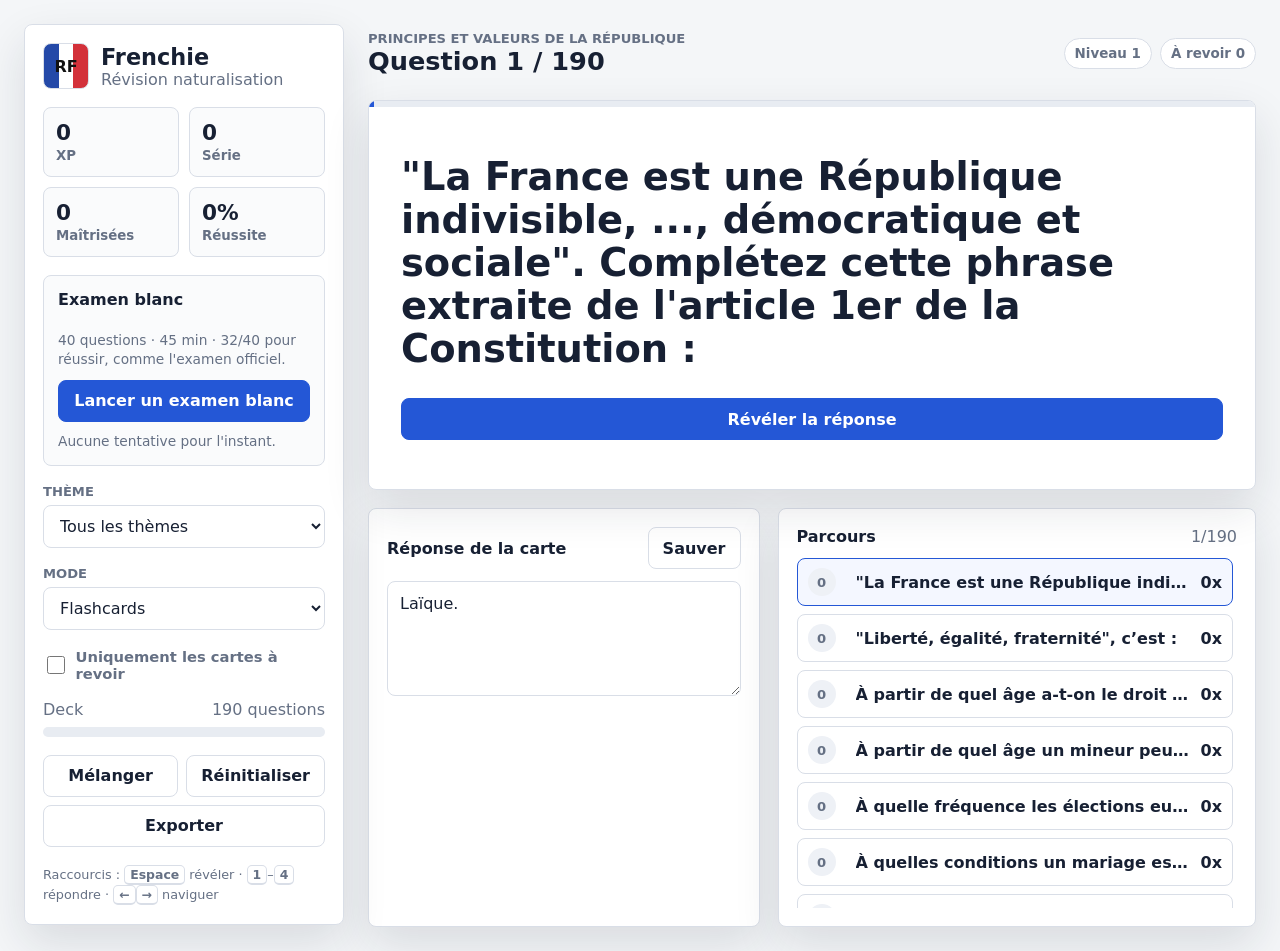
==== index.html @ 018566aa "Rebuild as Vercel-deployable app with fact-checked deck and exam mode - Verify all answers against o" ====
<!doctype html>
<html lang="fr">
  <head>
    <meta charset="utf-8">
    <meta name="viewport" content="width=device-width, initial-scale=1">
    <title>Frenchie — Révision naturalisation française</title>
    <meta name="description" content="Entraînement gratuit à l'examen civique de la naturalisation française : flashcards, QCM, réponse libre et examen blanc (40 questions, 45 minutes).">
    <link rel="icon" href="data:image/svg+xml,%3Csvg xmlns='http://www.w3.org/2000/svg' viewBox='0 0 24 24'%3E%3Crect width='8' height='24' fill='%232449a8'/%3E%3Crect x='8' width='8' height='24' fill='%23ffffff'/%3E%3Crect x='16' width='8' height='24' fill='%23d3313a'/%3E%3C/svg%3E">
    <link rel="stylesheet" href="styles.css">
  </head>
  <body>
    <main class="app-shell">
      <aside class="side-panel">
        <div class="brand">
          <span class="brand-mark">RF</span>
          <div>
            <h1>Frenchie</h1>
            <p>Révision naturalisation</p>
          </div>
        </div>

        <section class="stats-grid" aria-label="Progression">
          <div>
            <span id="xpStat">0</span>
            <small>XP</small>
          </div>
          <div>
            <span id="streakStat">0</span>
            <small>Série</small>
          </div>
          <div>
            <span id="masteredStat">0</span>
            <small>Maîtrisées</small>
          </div>
          <div>
            <span id="accuracyStat">0%</span>
            <small>Réussite</small>
          </div>
        </section>

        <div class="exam-block">
          <div class="section-head">
            <h3>Examen blanc</h3>
          </div>
          <p class="exam-meta">40 questions · 45 min · 32/40 pour réussir, comme l'examen officiel.</p>
          <button id="startExamBtn" class="primary-action" type="button">Lancer un examen blanc</button>
          <p id="examHistory" class="exam-meta"></p>
        </div>

        <label class="field-label" for="categorySelect">Thème</label>
        <select id="categorySelect"></select>

        <label class="field-label" for="modeSelect">Mode</label>
        <select id="modeSelect">
          <option value="flash">Flashcards</option>
          <option value="mcq">QCM</option>
          <option value="write">Réponse libre</option>
        </select>

        <label class="check-row">
          <input type="checkbox" id="dueOnly">
          <span>Uniquement les cartes à revoir</span>
        </label>

        <div class="meter-block">
          <div class="meter-label">
            <span>Deck</span>
            <span id="deckCount">0 questions</span>
          </div>
          <div class="meter"><span id="masteryMeter"></span></div>
        </div>

        <div class="side-actions">
          <button id="shuffleBtn" type="button">Mélanger</button>
          <button id="resetBtn" type="button">Réinitialiser</button>
          <button id="exportBtn" type="button">Exporter</button>
        </div>

        <p class="shortcuts-hint">Raccourcis : <kbd>Espace</kbd> révéler · <kbd>1</kbd>–<kbd>4</kbd> répondre · <kbd>←</kbd><kbd>→</kbd> naviguer</p>
      </aside>

      <section id="trainArea" class="play-area">
        <header class="topbar">
          <div>
            <p id="topicLabel" class="eyebrow"></p>
            <h2 id="questionCounter">Question</h2>
          </div>
          <div class="pill-row">
            <span id="levelPill" class="pill">Niveau 1</span>
            <span id="duePill" class="pill">À revoir 0</span>
          </div>
        </header>

        <article class="question-card">
          <div class="card-progress">
            <span id="cardProgress"></span>
          </div>
          <p id="questionText" class="question-text"></p>

          <div id="emptyDeck" class="mode-panel" hidden>
            <p class="feedback">Aucune carte ne correspond à ce filtre. Décoche « Uniquement les cartes à revoir » ou change de thème.</p>
          </div>

          <div id="flashMode" class="mode-panel">
            <button id="revealBtn" class="primary-action" type="button">Révéler la réponse</button>
            <div id="answerPanel" class="answer-panel" hidden>
              <p id="answerText"></p>
              <div class="rating-row">
                <button class="danger" data-rating="again" type="button">À revoir (1)</button>
                <button class="neutral" data-rating="hard" type="button">Difficile (2)</button>
                <button class="success" data-rating="good" type="button">Je sais (3)</button>
              </div>
            </div>
          </div>

          <div id="mcqMode" class="mode-panel" hidden>
            <div id="choices" class="choices"></div>
            <p id="mcqFeedback" class="feedback" aria-live="polite"></p>
          </div>

          <div id="writeMode" class="mode-panel" hidden>
            <textarea id="writeAnswer" rows="4" placeholder="Tape ta réponse avant de vérifier"></textarea>
            <div class="button-row">
              <button id="checkWriteBtn" class="primary-action" type="button">Vérifier</button>
              <button id="skipWriteBtn" type="button">Passer</button>
            </div>
            <div id="writeFeedback" class="answer-panel" hidden>
              <p id="writeExpected"></p>
              <div class="rating-row">
                <button class="danger" data-rating="again" type="button">Faux</button>
                <button class="success" data-rating="good" type="button">Correct</button>
              </div>
            </div>
          </div>
        </article>

        <section class="tools-band">
          <div class="editor">
            <div class="section-head">
              <h3>Réponse de la carte</h3>
              <button id="saveAnswerBtn" type="button">Sauver</button>
            </div>
            <textarea id="answerEditor" rows="4"></textarea>
          </div>

          <div class="list-panel">
            <div class="section-head">
              <h3>Parcours</h3>
              <span id="listSummary"></span>
            </div>
            <div id="questionList" class="question-list"></div>
          </div>
        </section>
      </section>

      <section id="examArea" class="play-area" hidden>
        <header class="topbar">
          <div>
            <p class="eyebrow">Examen blanc</p>
            <h2 id="examCounter">Question 1 / 40</h2>
          </div>
          <div class="pill-row">
            <span id="examAnsweredPill" class="pill">Répondues 0/40</span>
            <span id="examTimer" class="pill timer">45:00</span>
            <button id="quitExamBtn" type="button">Abandonner</button>
          </div>
        </header>

        <article id="examCard" class="question-card">
          <div class="card-progress">
            <span id="examProgress"></span>
          </div>
          <p id="examCategory" class="eyebrow"></p>
          <p id="examQuestion" class="question-text"></p>
          <div id="examChoices" class="choices"></div>
          <div class="button-row exam-nav">
            <button id="examPrevBtn" type="button">← Précédente</button>
            <button id="examNextBtn" class="primary-action" type="button">Suivante →</button>
            <button id="examSubmitBtn" class="primary-action" type="button">Terminer l'examen</button>
          </div>
          <p id="examHint" class="feedback" aria-live="polite"></p>
        </article>

        <article id="examResults" class="question-card" hidden>
          <div id="resultBanner" class="result-banner">
            <span id="resultScore"></span>
            <p id="resultVerdict"></p>
          </div>
          <div id="resultThemes" class="theme-table"></div>
          <div class="section-head">
            <h3 id="mistakesTitle">Questions à retravailler</h3>
          </div>
          <div id="resultMistakes" class="mistake-list"></div>
          <div class="button-row">
            <button id="retryExamBtn" class="primary-action" type="button">Nouvel examen blanc</button>
            <button id="backToTrainingBtn" type="button">Retour à l'entraînement</button>
          </div>
        </article>
      </section>
    </main>

    <script src="data.js"></script>
    <script src="app.js"></script>
  </body>
</html>
---- styles.css ----
:root {
  --bg: #f4f6f8;
  --panel: #ffffff;
  --ink: #172033;
  --muted: #657084;
  --line: #d9dee7;
  --blue: #2457d6;
  --red: #d63b45;
  --green: #18845f;
  --gold: #b57908;
  --shadow: 0 18px 45px rgba(23, 32, 51, 0.12);
}

* {
  box-sizing: border-box;
}

[hidden] {
  display: none !important;
}

body {
  margin: 0;
  min-height: 100vh;
  background: var(--bg);
  color: var(--ink);
  font-family: Inter, ui-sans-serif, system-ui, -apple-system, BlinkMacSystemFont, "Segoe UI", sans-serif;
}

button,
select,
textarea {
  font: inherit;
}

button,
select {
  min-height: 42px;
}

button {
  border: 1px solid var(--line);
  border-radius: 8px;
  background: #fff;
  color: var(--ink);
  cursor: pointer;
  font-weight: 700;
  padding: 0 14px;
}

button:hover {
  border-color: #9aa8bd;
}

button:disabled {
  cursor: default;
  opacity: 0.55;
}

select,
textarea {
  width: 100%;
  border: 1px solid var(--line);
  border-radius: 8px;
  background: #fff;
  color: var(--ink);
  padding: 10px 12px;
}

textarea {
  min-height: 92px;
  resize: vertical;
  line-height: 1.45;
}

.app-shell {
  display: grid;
  grid-template-columns: 320px 1fr;
  gap: 24px;
  min-height: 100vh;
  padding: 24px;
}

.side-panel,
.question-card,
.editor,
.list-panel {
  background: var(--panel);
  border: 1px solid var(--line);
  border-radius: 8px;
  box-shadow: var(--shadow);
}

.side-panel {
  position: sticky;
  top: 24px;
  align-self: start;
  display: flex;
  flex-direction: column;
  gap: 18px;
  padding: 18px;
}

.brand {
  display: flex;
  align-items: center;
  gap: 12px;
}

.brand-mark {
  display: grid;
  place-items: center;
  width: 46px;
  height: 46px;
  border-radius: 8px;
  background: linear-gradient(90deg, #2449a8 0 33%, #fff 33% 66%, #d3313a 66%);
  border: 1px solid var(--line);
  color: #111;
  font-weight: 900;
  letter-spacing: 0;
}

.brand h1,
.brand p,
.topbar h2,
.topbar p,
.section-head h3 {
  margin: 0;
}

.brand h1 {
  font-size: 1.4rem;
}

.brand p,
.field-label,
.meter-label,
.eyebrow,
.pill,
.section-head span,
.feedback {
  color: var(--muted);
}

.stats-grid {
  display: grid;
  grid-template-columns: 1fr 1fr;
  gap: 10px;
}

.stats-grid div {
  border: 1px solid var(--line);
  border-radius: 8px;
  padding: 12px;
  background: #fafbfc;
}

.stats-grid span {
  display: block;
  font-size: 1.35rem;
  font-weight: 900;
}

.stats-grid small {
  color: var(--muted);
  font-weight: 700;
}

.exam-block {
  display: grid;
  gap: 10px;
  border: 1px solid var(--line);
  border-radius: 8px;
  background: #fafbfc;
  padding: 14px;
}

.exam-meta {
  margin: 0;
  color: var(--muted);
  font-size: 0.86rem;
  line-height: 1.4;
}

.check-row {
  display: flex;
  align-items: center;
  gap: 8px;
  color: var(--muted);
  font-size: 0.92rem;
  font-weight: 700;
  cursor: pointer;
}

.check-row input {
  width: 18px;
  height: 18px;
  accent-color: var(--blue);
}

.shortcuts-hint {
  margin: 0;
  color: var(--muted);
  font-size: 0.8rem;
  line-height: 1.6;
}

kbd {
  border: 1px solid var(--line);
  border-bottom-width: 2px;
  border-radius: 5px;
  background: #fff;
  padding: 1px 5px;
  font-family: inherit;
  font-size: 0.78rem;
  font-weight: 700;
}

.field-label {
  display: block;
  margin-bottom: -12px;
  font-size: 0.82rem;
  font-weight: 800;
  text-transform: uppercase;
}

.meter-block {
  display: grid;
  gap: 8px;
}

.meter-label,
.section-head,
.topbar,
.button-row,
.rating-row,
.side-actions,
.pill-row {
  display: flex;
  align-items: center;
}

.meter-label,
.section-head,
.topbar {
  justify-content: space-between;
  gap: 12px;
}

.meter {
  height: 10px;
  overflow: hidden;
  border-radius: 999px;
  background: #e8ecf2;
}

.meter span,
.card-progress span {
  display: block;
  height: 100%;
  width: 0;
  background: var(--blue);
}

.side-actions {
  gap: 8px;
  flex-wrap: wrap;
}

.side-actions button {
  flex: 1 1 130px;
}

.play-area {
  display: grid;
  gap: 18px;
  align-content: start;
}

.topbar {
  min-height: 58px;
}

.topbar h2 {
  font-size: clamp(1.35rem, 2vw, 2rem);
}

.eyebrow {
  font-size: 0.82rem;
  font-weight: 900;
  text-transform: uppercase;
}

.pill-row {
  justify-content: flex-end;
  gap: 8px;
  flex-wrap: wrap;
}

.pill {
  border: 1px solid var(--line);
  border-radius: 999px;
  background: #fff;
  padding: 7px 10px;
  font-size: 0.84rem;
  font-weight: 800;
}

.pill.timer {
  min-width: 76px;
  text-align: center;
  font-variant-numeric: tabular-nums;
  color: var(--ink);
}

.pill.timer.warning {
  border-color: rgba(214, 59, 69, 0.5);
  background: #fff0f1;
  color: var(--red);
}

.question-card {
  position: relative;
  overflow: hidden;
  min-height: 390px;
  padding: 32px;
}

.card-progress {
  position: absolute;
  top: 0;
  left: 0;
  right: 0;
  height: 6px;
  background: #e8ecf2;
}

.question-text {
  max-width: 980px;
  min-height: 96px;
  margin: 22px 0 28px;
  font-size: clamp(1.55rem, 3vw, 2.65rem);
  font-weight: 900;
  line-height: 1.12;
}

#examQuestion {
  margin-top: 10px;
  min-height: 0;
  font-size: clamp(1.3rem, 2.4vw, 2rem);
}

#examCategory {
  margin: 18px 0 0;
}

.mode-panel {
  display: grid;
  gap: 16px;
}

.primary-action {
  border-color: var(--blue);
  background: var(--blue);
  color: #fff;
}

.answer-panel {
  border-left: 5px solid var(--blue);
  border-radius: 8px;
  background: #f6f8fd;
  padding: 18px;
}

.answer-panel p {
  margin: 0 0 16px;
  font-size: 1.08rem;
  line-height: 1.5;
}

.rating-row,
.button-row {
  gap: 10px;
  flex-wrap: wrap;
}

.danger {
  border-color: rgba(214, 59, 69, 0.35);
  color: var(--red);
}

.neutral {
  border-color: rgba(181, 121, 8, 0.35);
  color: var(--gold);
}

.success {
  border-color: rgba(24, 132, 95, 0.35);
  color: var(--green);
}

.choices {
  display: grid;
  gap: 10px;
}

.choice {
  display: block;
  width: 100%;
  min-height: 54px;
  text-align: left;
  white-space: normal;
  line-height: 1.35;
  padding: 12px 14px;
}

.choice.correct {
  border-color: var(--green);
  background: #eefaf5;
}

.choice.wrong {
  border-color: var(--red);
  background: #fff0f1;
}

.choice.selected {
  border-color: var(--blue);
  background: #f4f7ff;
  box-shadow: inset 0 0 0 1px var(--blue);
}

.feedback {
  min-height: 26px;
  margin: 0;
  font-weight: 800;
}

.exam-nav {
  margin-top: 18px;
  display: flex;
}

.exam-nav button {
  flex: 0 0 auto;
}

#examSubmitBtn {
  margin-left: auto;
  border-color: var(--green);
  background: var(--green);
}

.result-banner {
  display: grid;
  gap: 6px;
  margin: 16px 0 22px;
  border-radius: 8px;
  padding: 22px;
  text-align: center;
}

.result-banner.pass {
  border: 1px solid rgba(24, 132, 95, 0.4);
  background: #eefaf5;
}

.result-banner.fail {
  border: 1px solid rgba(214, 59, 69, 0.4);
  background: #fff0f1;
}

.result-banner span {
  font-size: 2.6rem;
  font-weight: 900;
}

.result-banner.pass span {
  color: var(--green);
}

.result-banner.fail span {
  color: var(--red);
}

.result-banner p {
  margin: 0;
  color: var(--muted);
  font-weight: 700;
}

.theme-table {
  display: grid;
  gap: 10px;
  margin-bottom: 26px;
}

.theme-row {
  display: grid;
  grid-template-columns: minmax(140px, 1fr) minmax(120px, 1.2fr) 52px;
  gap: 12px;
  align-items: center;
}

.theme-name {
  font-size: 0.88rem;
  font-weight: 700;
  color: var(--muted);
}

.theme-score {
  font-weight: 900;
  text-align: right;
  font-variant-numeric: tabular-nums;
}

.mistake-list {
  display: grid;
  gap: 10px;
  margin-bottom: 22px;
  max-height: 420px;
  overflow: auto;
  padding-right: 4px;
}

.mistake-item {
  border: 1px solid var(--line);
  border-left: 5px solid var(--red);
  border-radius: 8px;
  background: #fafbfc;
  padding: 14px;
}

.mistake-item p {
  margin: 0 0 6px;
  line-height: 1.4;
}

.mistake-question {
  font-weight: 800;
}

.mistake-picked {
  color: var(--red);
  font-size: 0.94rem;
}

.mistake-correct {
  color: var(--green);
  font-size: 0.94rem;
  font-weight: 700;
}

.tools-band {
  display: grid;
  grid-template-columns: minmax(260px, 0.9fr) minmax(320px, 1.1fr);
  gap: 18px;
}

.editor,
.list-panel {
  padding: 18px;
}

.section-head {
  margin-bottom: 12px;
}

.section-head h3 {
  font-size: 1rem;
}

.question-list {
  display: grid;
  gap: 8px;
  max-height: 350px;
  overflow: auto;
  padding-right: 4px;
}

.list-item {
  display: grid;
  grid-template-columns: 38px 1fr auto;
  gap: 10px;
  align-items: center;
  width: 100%;
  min-height: 48px;
  border: 1px solid var(--line);
  border-radius: 8px;
  background: #fff;
  padding: 8px 10px;
  text-align: left;
}

.list-item.active {
  border-color: var(--blue);
  background: #f4f7ff;
}

.list-item strong {
  overflow: hidden;
  white-space: nowrap;
  text-overflow: ellipsis;
}

.score-dot {
  display: inline-grid;
  place-items: center;
  width: 28px;
  height: 28px;
  border-radius: 999px;
  background: #eef1f6;
  color: var(--muted);
  font-size: 0.82rem;
  font-weight: 900;
}

@media (max-width: 900px) {
  .app-shell,
  .tools-band {
    grid-template-columns: 1fr;
  }

  .app-shell {
    padding: 14px;
  }

  .side-panel {
    position: static;
  }

  .topbar {
    align-items: flex-start;
    flex-direction: column;
    gap: 10px;
  }

  .pill-row {
    justify-content: flex-start;
  }

  .question-card {
    min-height: 330px;
    padding: 22px;
  }

  .theme-row {
    grid-template-columns: 1fr 60px;
  }

  .theme-row .meter {
    display: none;
  }
}
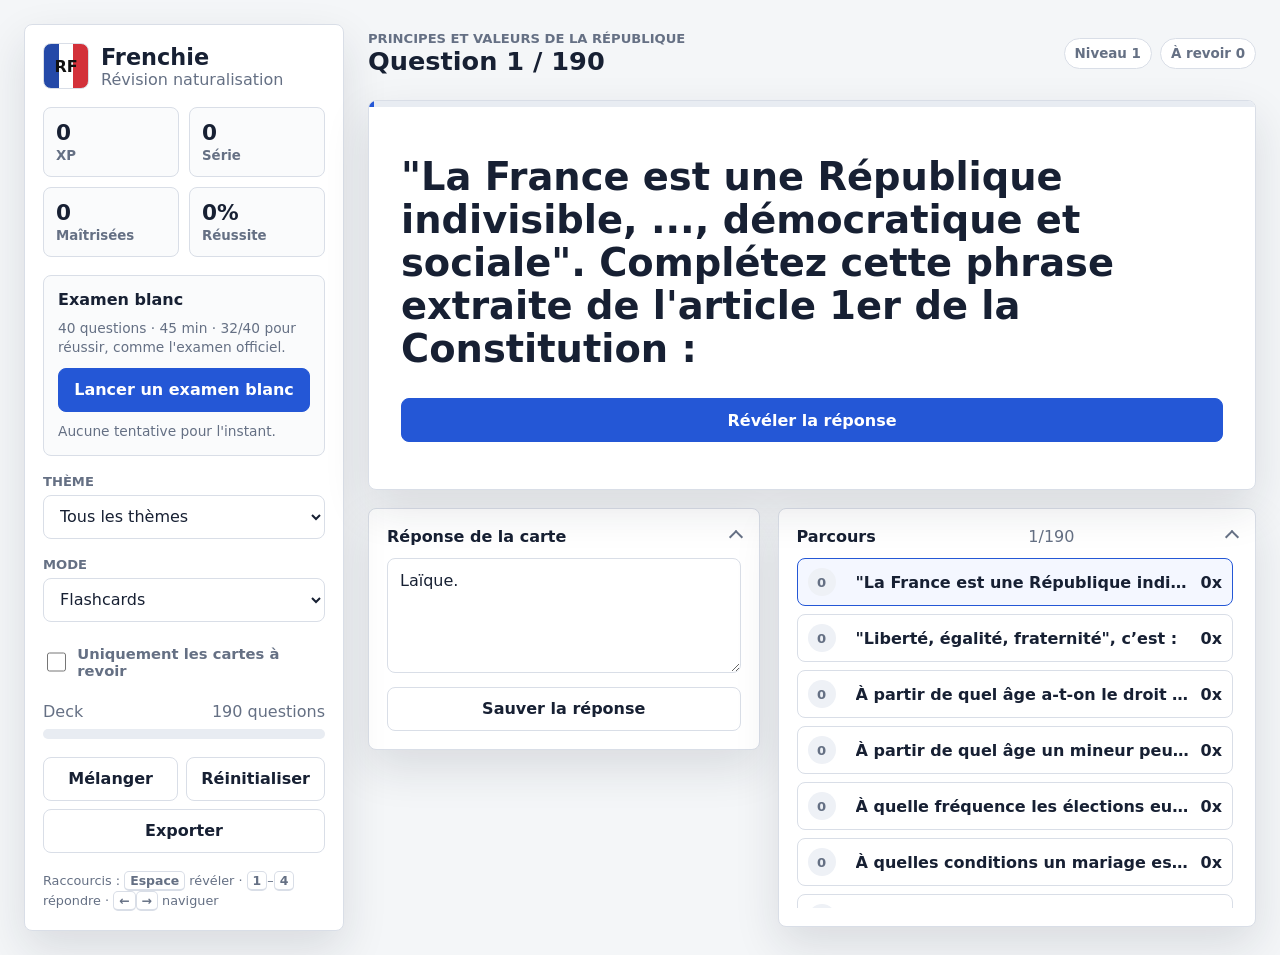
==== commit b3cac77d: "Optimize for mobile-first use - Tap anywhere on the card to reveal the answer; swipe left/right to  " ====
--- a/index.html
+++ b/index.html
@@ -2,9 +2,15 @@
 <html lang="fr">
   <head>
     <meta charset="utf-8">
-    <meta name="viewport" content="width=device-width, initial-scale=1">
+    <meta name="viewport" content="width=device-width, initial-scale=1, viewport-fit=cover">
     <title>Frenchie — Révision naturalisation française</title>
     <meta name="description" content="Entraînement gratuit à l'examen civique de la naturalisation française : flashcards, QCM, réponse libre et examen blanc (40 questions, 45 minutes).">
+    <meta name="theme-color" content="#f4f6f8">
+    <meta name="apple-mobile-web-app-capable" content="yes">
+    <meta name="apple-mobile-web-app-status-bar-style" content="default">
+    <meta name="apple-mobile-web-app-title" content="Frenchie">
+    <link rel="manifest" href="manifest.json">
+    <link rel="apple-touch-icon" href="icons/icon-180.png">
     <link rel="icon" href="data:image/svg+xml,%3Csvg xmlns='http://www.w3.org/2000/svg' viewBox='0 0 24 24'%3E%3Crect width='8' height='24' fill='%232449a8'/%3E%3Crect x='8' width='8' height='24' fill='%23ffffff'/%3E%3Crect x='16' width='8' height='24' fill='%23d3313a'/%3E%3C/svg%3E">
     <link rel="stylesheet" href="styles.css">
   </head>
@@ -47,15 +53,20 @@
           <p id="examHistory" class="exam-meta"></p>
         </div>
 
-        <label class="field-label" for="categorySelect">Thème</label>
-        <select id="categorySelect"></select>
-
-        <label class="field-label" for="modeSelect">Mode</label>
-        <select id="modeSelect">
-          <option value="flash">Flashcards</option>
-          <option value="mcq">QCM</option>
-          <option value="write">Réponse libre</option>
-        </select>
+        <div class="select-row">
+          <div>
+            <label class="field-label" for="categorySelect">Thème</label>
+            <select id="categorySelect"></select>
+          </div>
+          <div>
+            <label class="field-label" for="modeSelect">Mode</label>
+            <select id="modeSelect">
+              <option value="flash">Flashcards</option>
+              <option value="mcq">QCM</option>
+              <option value="write">Réponse libre</option>
+            </select>
+          </div>
+        </div>
 
         <label class="check-row">
           <input type="checkbox" id="dueOnly">
@@ -76,7 +87,8 @@
           <button id="exportBtn" type="button">Exporter</button>
         </div>
 
-        <p class="shortcuts-hint">Raccourcis : <kbd>Espace</kbd> révéler · <kbd>1</kbd>–<kbd>4</kbd> répondre · <kbd>←</kbd><kbd>→</kbd> naviguer</p>
+        <p class="shortcuts-hint desktop-hint">Raccourcis : <kbd>Espace</kbd> révéler · <kbd>1</kbd>–<kbd>4</kbd> répondre · <kbd>←</kbd><kbd>→</kbd> naviguer</p>
+        <p class="shortcuts-hint touch-hint">Astuce : touche la carte pour révéler la réponse, balaye à gauche ou à droite pour changer de question.</p>
       </aside>
 
       <section id="trainArea" class="play-area">
@@ -91,7 +103,7 @@
           </div>
         </header>
 
-        <article class="question-card">
+        <article id="trainCard" class="question-card">
           <div class="card-progress">
             <span id="cardProgress"></span>
           </div>
@@ -106,9 +118,9 @@
             <div id="answerPanel" class="answer-panel" hidden>
               <p id="answerText"></p>
               <div class="rating-row">
-                <button class="danger" data-rating="again" type="button">À revoir (1)</button>
-                <button class="neutral" data-rating="hard" type="button">Difficile (2)</button>
-                <button class="success" data-rating="good" type="button">Je sais (3)</button>
+                <button class="danger" data-rating="again" type="button">À revoir</button>
+                <button class="neutral" data-rating="hard" type="button">Difficile</button>
+                <button class="success" data-rating="good" type="button">Je sais</button>
               </div>
             </div>
           </div>
@@ -135,21 +147,25 @@
         </article>
 
         <section class="tools-band">
-          <div class="editor">
-            <div class="section-head">
+          <details class="editor collapsible">
+            <summary class="section-head">
               <h3>Réponse de la carte</h3>
-              <button id="saveAnswerBtn" type="button">Sauver</button>
-            </div>
+              <span class="chevron" aria-hidden="true"></span>
+            </summary>
             <textarea id="answerEditor" rows="4"></textarea>
-          </div>
-
-          <div class="list-panel">
-            <div class="section-head">
+            <div class="button-row">
+              <button id="saveAnswerBtn" type="button">Sauver la réponse</button>
+            </div>
+          </details>
+
+          <details class="list-panel collapsible">
+            <summary class="section-head">
               <h3>Parcours</h3>
               <span id="listSummary"></span>
-            </div>
+              <span class="chevron" aria-hidden="true"></span>
+            </summary>
             <div id="questionList" class="question-list"></div>
-          </div>
+          </details>
         </section>
       </section>
 
@@ -175,7 +191,7 @@
           <div id="examChoices" class="choices"></div>
           <div class="button-row exam-nav">
             <button id="examPrevBtn" type="button">← Précédente</button>
-            <button id="examNextBtn" class="primary-action" type="button">Suivante →</button>
+            <button id="examNextBtn" type="button">Suivante →</button>
             <button id="examSubmitBtn" class="primary-action" type="button">Terminer l'examen</button>
           </div>
           <p id="examHint" class="feedback" aria-live="polite"></p>
--- a/styles.css
+++ b/styles.css
@@ -25,6 +25,7 @@
   background: var(--bg);
   color: var(--ink);
   font-family: Inter, ui-sans-serif, system-ui, -apple-system, BlinkMacSystemFont, "Segoe UI", sans-serif;
+  -webkit-tap-highlight-color: transparent;
 }
 
 button,
@@ -34,8 +35,15 @@
 }
 
 button,
+select,
+.check-row,
+summary {
+  touch-action: manipulation;
+}
+
+button,
 select {
-  min-height: 42px;
+  min-height: 44px;
 }
 
 button {
@@ -65,6 +73,7 @@
   background: #fff;
   color: var(--ink);
   padding: 10px 12px;
+  font-size: 16px; /* < 16px déclenche le zoom automatique sur iOS */
 }
 
 textarea {
@@ -182,10 +191,21 @@
   line-height: 1.4;
 }
 
+.select-row {
+  display: grid;
+  gap: 18px;
+}
+
+.select-row > div {
+  display: grid;
+  gap: 6px;
+}
+
 .check-row {
   display: flex;
   align-items: center;
   gap: 8px;
+  min-height: 44px;
   color: var(--muted);
   font-size: 0.92rem;
   font-weight: 700;
@@ -193,8 +213,8 @@
 }
 
 .check-row input {
-  width: 18px;
-  height: 18px;
+  width: 20px;
+  height: 20px;
   accent-color: var(--blue);
 }
 
@@ -203,6 +223,20 @@
   color: var(--muted);
   font-size: 0.8rem;
   line-height: 1.6;
+}
+
+.touch-hint {
+  display: none;
+}
+
+@media (hover: none) and (pointer: coarse) {
+  .desktop-hint {
+    display: none;
+  }
+
+  .touch-hint {
+    display: block;
+  }
 }
 
 kbd {
@@ -218,7 +252,6 @@
 
 .field-label {
   display: block;
-  margin-bottom: -12px;
   font-size: 0.82rem;
   font-weight: 800;
   text-transform: uppercase;
@@ -384,6 +417,11 @@
   flex-wrap: wrap;
 }
 
+.rating-row button {
+  flex: 1 1 110px;
+  min-height: 48px;
+}
+
 .danger {
   border-color: rgba(214, 59, 69, 0.35);
   color: var(--red);
@@ -555,6 +593,7 @@
   display: grid;
   grid-template-columns: minmax(260px, 0.9fr) minmax(320px, 1.1fr);
   gap: 18px;
+  align-items: start;
 }
 
 .editor,
@@ -562,8 +601,41 @@
   padding: 18px;
 }
 
-.section-head {
+.collapsible summary {
+  cursor: pointer;
+  list-style: none;
+  user-select: none;
+  -webkit-user-select: none;
+}
+
+.collapsible summary::-webkit-details-marker {
+  display: none;
+}
+
+.chevron {
+  flex: 0 0 auto;
+  width: 10px;
+  height: 10px;
+  border-right: 2px solid var(--muted);
+  border-bottom: 2px solid var(--muted);
+  transform: rotate(45deg);
+  transition: transform 0.15s ease;
+}
+
+.collapsible[open] .chevron {
+  transform: rotate(225deg);
+}
+
+.collapsible[open] summary {
   margin-bottom: 12px;
+}
+
+.editor .button-row {
+  margin-top: 10px;
+}
+
+.editor .button-row button {
+  flex: 1;
 }
 
 .section-head h3 {
@@ -622,26 +694,116 @@
   }
 
   .app-shell {
-    padding: 14px;
+    gap: 14px;
+    padding: max(12px, env(safe-area-inset-top)) max(12px, env(safe-area-inset-right)) max(12px, env(safe-area-inset-bottom)) max(12px, env(safe-area-inset-left));
+  }
+
+  /* La question d'abord : les réglages passent sous le jeu. */
+  .play-area {
+    order: 1;
   }
 
   .side-panel {
+    order: 2;
     position: static;
+    gap: 14px;
+  }
+
+  button {
+    min-height: 48px;
+  }
+
+  .stats-grid {
+    grid-template-columns: repeat(4, 1fr);
+    gap: 8px;
+  }
+
+  .stats-grid div {
+    padding: 10px 6px;
+    text-align: center;
+  }
+
+  .stats-grid span {
+    font-size: 1.1rem;
+  }
+
+  .stats-grid small {
+    font-size: 0.72rem;
+  }
+
+  .select-row {
+    grid-template-columns: 1fr 1fr;
+    gap: 10px;
   }
 
   .topbar {
+    min-height: 0;
     align-items: flex-start;
     flex-direction: column;
-    gap: 10px;
+    gap: 8px;
   }
 
   .pill-row {
     justify-content: flex-start;
+    width: 100%;
   }
 
   .question-card {
-    min-height: 330px;
-    padding: 22px;
+    min-height: 0;
+    padding: 20px 16px;
+  }
+
+  .question-text {
+    min-height: 0;
+    margin: 16px 0 20px;
+    font-size: clamp(1.25rem, 6vw, 1.7rem);
+    line-height: 1.2;
+  }
+
+  #examQuestion {
+    font-size: clamp(1.15rem, 5.5vw, 1.5rem);
+  }
+
+  .answer-panel {
+    padding: 14px;
+  }
+
+  .answer-panel p {
+    font-size: 1rem;
+  }
+
+  .rating-row button {
+    flex: 1 1 30%;
+    padding: 0 8px;
+    font-size: 0.95rem;
+  }
+
+  .button-row button {
+    flex: 1 1 40%;
+  }
+
+  .exam-nav {
+    flex-wrap: wrap;
+    gap: 8px;
+  }
+
+  .exam-nav #examPrevBtn,
+  .exam-nav #examNextBtn {
+    flex: 1 1 40%;
+  }
+
+  .exam-nav #examSubmitBtn {
+    flex: 1 1 100%;
+    margin-left: 0;
+  }
+
+  .exam-nav ~ .feedback,
+  #examHint {
+    min-height: 0;
+  }
+
+  .result-banner span {
+    font-size: 2.1rem;
   }
 
   .theme-row {
@@ -651,4 +813,12 @@
   .theme-row .meter {
     display: none;
   }
-}
+
+  .mistake-list {
+    max-height: none;
+  }
+
+  .question-list {
+    max-height: 300px;
+  }
+}
